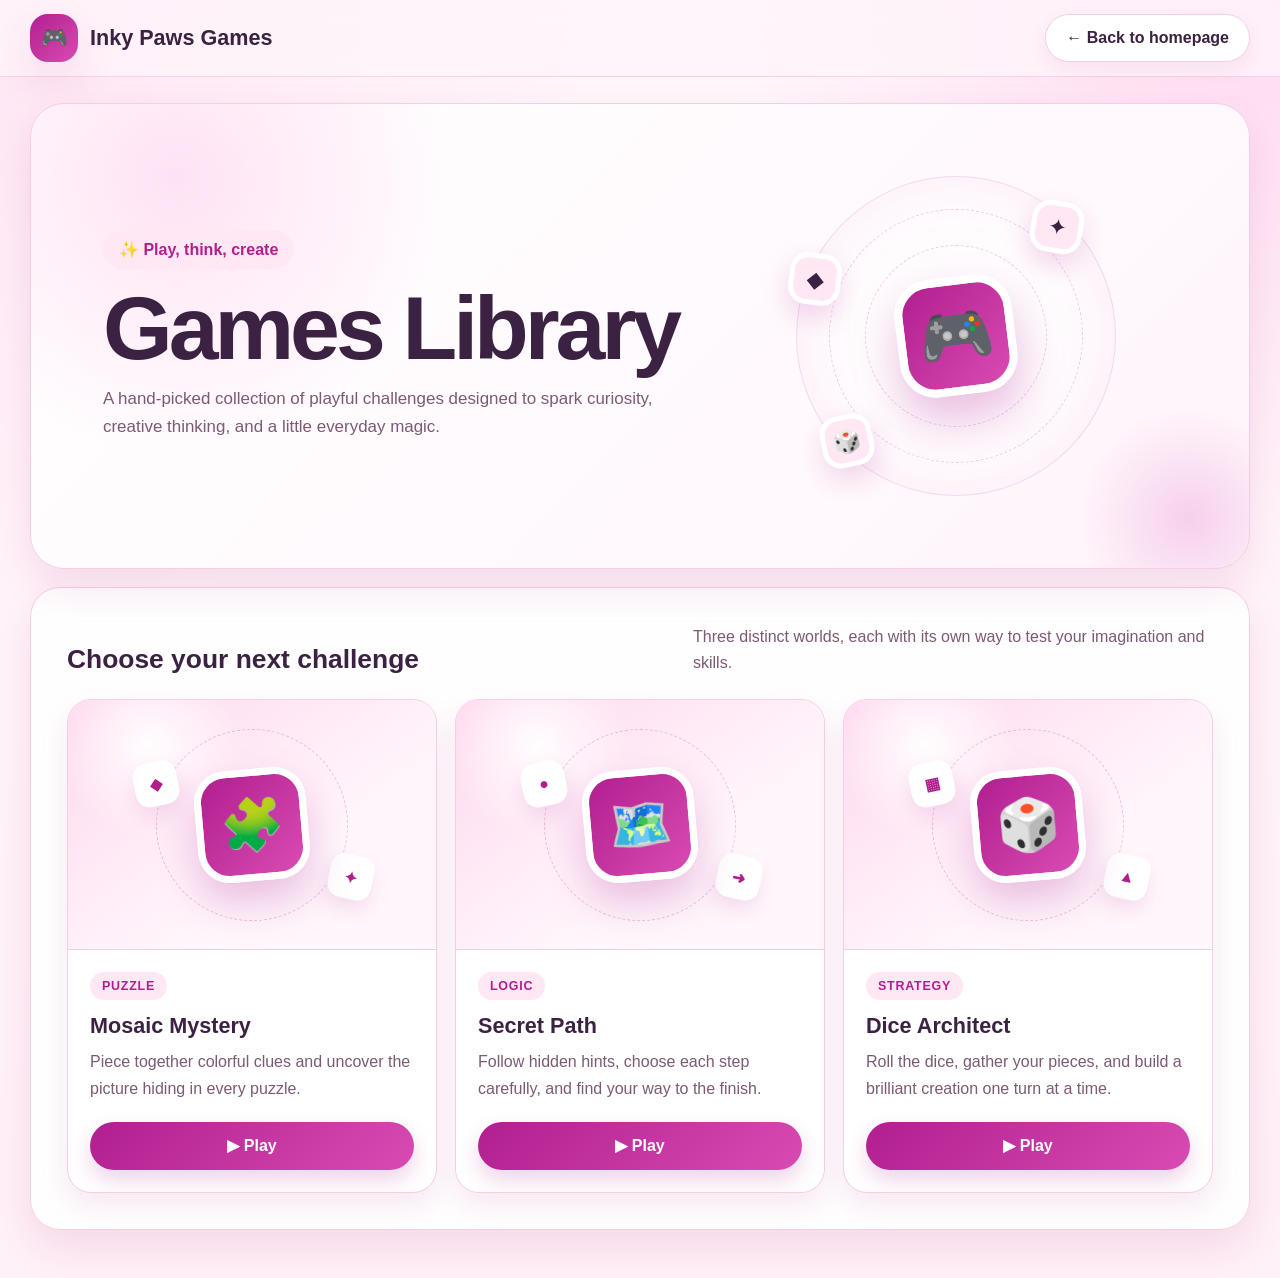
==== games/index.html @ 728c5dc4 "Add Games Library and first Mosaic Mystery game" ====
<!DOCTYPE html>
<html lang="en">
<head>
  <meta charset="UTF-8" />
  <meta name="viewport" content="width=device-width, initial-scale=1.0" />
  <meta name="description" content="Explore playful games from Inky Paws." />
  <title>Games | Inky Paws</title>
  <style>
    :root {
      --bg-1: #fff7fb;
      --bg-2: #fff1f7;
      --surface: #ffffff;
      --surface-soft: #fff7fb;
      --text: #3b2142;
      --muted: #7a5a74;
      --accent: #b11f8f;
      --accent-2: #d94bb3;
      --accent-soft: #ffd8ef;
      --chip: #ffe7f3;
      --border: #f3cfe3;
      --shadow: 0 18px 40px rgba(177, 31, 143, 0.12);
      --radius-xl: 30px;
      --radius-lg: 24px;
      --radius-pill: 999px;
    }

    * {
      box-sizing: border-box;
    }

    html {
      scroll-behavior: smooth;
    }

    body {
      min-height: 100vh;
      margin: 0;
      font-family: "Comic Sans MS", "Comic Sans", "Trebuchet MS", Arial, sans-serif;
      color: var(--text);
      background:
        radial-gradient(circle at top left, #ffe5f4 0%, transparent 34%),
        radial-gradient(circle at top right, #ffd9f0 0%, transparent 30%),
        linear-gradient(180deg, var(--bg-1) 0%, var(--bg-2) 100%);
    }

    a {
      color: inherit;
      text-decoration: none;
    }

    .container {
      width: min(1220px, calc(100% - 28px));
      margin: 0 auto;
    }

    .topbar {
      position: sticky;
      top: 0;
      z-index: 10;
      border-bottom: 1px solid rgba(243, 207, 227, 0.9);
      background: rgba(255, 245, 251, 0.82);
      backdrop-filter: blur(12px);
    }

    .topbar-inner {
      min-height: 76px;
      display: flex;
      align-items: center;
      justify-content: space-between;
      gap: 18px;
      padding: 12px 0;
    }

    .brand {
      display: inline-flex;
      align-items: center;
      gap: 12px;
      font-size: 1.35rem;
      font-weight: 700;
    }

    .brand-badge {
      width: 48px;
      height: 48px;
      display: grid;
      place-items: center;
      border-radius: 18px;
      color: white;
      background: linear-gradient(135deg, var(--accent), var(--accent-2));
      box-shadow: var(--shadow);
    }

    .home-link,
    .play-button {
      min-height: 48px;
      display: inline-flex;
      align-items: center;
      justify-content: center;
      gap: 8px;
      padding: 12px 20px;
      border-radius: var(--radius-pill);
      font-weight: 700;
      transition: transform 0.16s ease, box-shadow 0.16s ease;
    }

    .home-link {
      border: 1px solid var(--border);
      background: var(--surface);
      box-shadow: 0 8px 20px rgba(177, 31, 143, 0.08);
    }

    .home-link:hover,
    .home-link:focus-visible,
    .play-button:hover,
    .play-button:focus-visible {
      transform: translateY(-2px);
      box-shadow: 0 12px 26px rgba(177, 31, 143, 0.18);
    }

    .home-link:focus-visible,
    .play-button:focus-visible {
      outline: 3px solid var(--accent-soft);
      outline-offset: 3px;
    }

    main {
      padding: 26px 0 48px;
    }

    .hero {
      position: relative;
      overflow: hidden;
      min-height: 430px;
      display: grid;
      grid-template-columns: 1.15fr 0.85fr;
      align-items: center;
      gap: 32px;
      padding: clamp(34px, 6vw, 72px);
      border: 1px solid var(--border);
      border-radius: 34px;
      background:
        radial-gradient(circle at 12% 16%, #ffe2f4 0%, transparent 24%),
        linear-gradient(135deg, #ffffff 0%, #fff5fb 100%);
      box-shadow: var(--shadow);
    }

    .hero::after {
      content: "";
      position: absolute;
      right: -50px;
      bottom: -60px;
      width: 220px;
      height: 220px;
      border-radius: 50%;
      background: radial-gradient(circle, rgba(217, 75, 179, 0.22), transparent 72%);
      pointer-events: none;
    }

    .hero-copy {
      position: relative;
      z-index: 2;
    }

    .hero-kicker {
      display: inline-flex;
      padding: 10px 16px;
      border-radius: var(--radius-pill);
      color: var(--accent);
      background: var(--chip);
      font-weight: 700;
    }

    h1 {
      margin: 16px 0 12px;
      max-width: 760px;
      font-size: clamp(3rem, 7vw, 5.7rem);
      line-height: 0.98;
      letter-spacing: -0.045em;
    }

    .hero p {
      max-width: 720px;
      margin: 0;
      color: var(--muted);
      font-size: 1.06rem;
      line-height: 1.7;
    }

    .hero-art {
      position: relative;
      z-index: 1;
      min-height: 290px;
      display: grid;
      place-items: center;
    }

    .hero-orbit {
      width: min(100%, 320px);
      aspect-ratio: 1;
      position: relative;
      display: grid;
      place-items: center;
      border: 1px solid rgba(177, 31, 143, 0.16);
      border-radius: 50%;
      background: rgba(255, 255, 255, 0.52);
      box-shadow: inset 0 0 60px rgba(217, 75, 179, 0.09);
      animation: float 5s ease-in-out infinite;
    }

    .hero-orbit::before,
    .hero-orbit::after {
      content: "";
      position: absolute;
      border: 1px dashed rgba(177, 31, 143, 0.22);
      border-radius: 50%;
    }

    .hero-orbit::before { inset: 32px; }
    .hero-orbit::after { inset: 68px; }

    .hero-symbol {
      position: relative;
      z-index: 2;
      width: 118px;
      height: 118px;
      display: grid;
      place-items: center;
      border: 8px solid white;
      border-radius: 36px;
      color: white;
      background: linear-gradient(135deg, var(--accent), var(--accent-2));
      box-shadow: 0 24px 46px rgba(177, 31, 143, 0.28);
      font-size: 3.8rem;
      transform: rotate(-7deg);
    }

    .orbit-dot {
      position: absolute;
      display: grid;
      place-items: center;
      width: 52px;
      height: 52px;
      border: 5px solid white;
      border-radius: 18px;
      background: var(--chip);
      box-shadow: 0 12px 26px rgba(177, 31, 143, 0.16);
      font-size: 1.4rem;
    }

    .orbit-dot.one { top: 24px; right: 32px; transform: rotate(10deg); }
    .orbit-dot.two { bottom: 28px; left: 24px; transform: rotate(-12deg); }
    .orbit-dot.three { top: 76px; left: -8px; transform: rotate(7deg); }

    @keyframes float {
      0%, 100% { transform: translateY(0); }
      50% { transform: translateY(-10px); }
    }

    .games-section {
      margin-top: 18px;
      padding: clamp(22px, 4vw, 36px);
      border: 1px solid var(--border);
      border-radius: var(--radius-xl);
      background: rgba(255, 255, 255, 0.92);
      box-shadow: var(--shadow);
    }

    .section-heading {
      margin: 0;
      font-size: 1.65rem;
    }

    .section-intro {
      display: flex;
      align-items: end;
      justify-content: space-between;
      gap: 20px;
      margin-bottom: 24px;
    }

    .section-intro p {
      max-width: 520px;
      margin: 0;
      color: var(--muted);
      line-height: 1.6;
    }

    .game-grid {
      display: grid;
      grid-template-columns: repeat(3, minmax(0, 1fr));
      gap: 18px;
    }

    .game-card {
      position: relative;
      overflow: hidden;
      display: flex;
      flex-direction: column;
      border: 1px solid var(--border);
      border-radius: var(--radius-lg);
      background: var(--surface);
      box-shadow: 0 12px 28px rgba(177, 31, 143, 0.1);
      transition: transform 0.28s ease, box-shadow 0.28s ease, border-color 0.28s ease;
    }

    .game-card:hover {
      transform: translateY(-8px);
      border-color: rgba(177, 31, 143, 0.28);
      box-shadow: 0 24px 46px rgba(177, 31, 143, 0.18);
    }

    .game-illustration {
      min-height: 250px;
      position: relative;
      overflow: hidden;
      display: grid;
      place-items: center;
      padding: 24px;
      background:
        radial-gradient(circle at 22% 18%, rgba(255, 255, 255, 0.95), transparent 26%),
        linear-gradient(145deg, var(--accent-soft), #fff7fc 66%);
      border-bottom: 1px solid var(--border);
    }

    .game-illustration::before {
      content: "";
      position: absolute;
      width: 190px;
      height: 190px;
      border: 1px dashed rgba(177, 31, 143, 0.24);
      border-radius: 50%;
      transition: transform 0.55s ease;
    }

    .game-card:hover .game-illustration::before {
      transform: rotate(24deg) scale(1.08);
    }

    .art-tile {
      position: relative;
      z-index: 2;
      width: 112px;
      height: 112px;
      display: grid;
      place-items: center;
      border: 7px solid white;
      border-radius: 32px;
      color: white;
      background: linear-gradient(135deg, var(--accent), var(--accent-2));
      box-shadow: 0 22px 40px rgba(177, 31, 143, 0.25);
      font-size: 3.2rem;
      transform: rotate(-5deg);
      transition: transform 0.35s ease;
    }

    .game-card:hover .art-tile {
      transform: rotate(0deg) scale(1.06);
    }

    .art-piece {
      position: absolute;
      z-index: 1;
      width: 44px;
      height: 44px;
      display: grid;
      place-items: center;
      border: 4px solid white;
      border-radius: 14px;
      color: var(--accent);
      background: white;
      box-shadow: 0 10px 20px rgba(177, 31, 143, 0.13);
      font-weight: 700;
      transition: transform 0.35s ease;
    }

    .art-piece.left { left: 18%; top: 25%; transform: rotate(-12deg); }
    .art-piece.right { right: 17%; bottom: 20%; transform: rotate(12deg); }

    .game-card:hover .art-piece.left { transform: translate(-4px, -4px) rotate(-18deg); }
    .game-card:hover .art-piece.right { transform: translate(4px, 4px) rotate(18deg); }

    .category {
      display: inline-flex;
      align-items: center;
      padding: 7px 12px;
      margin-bottom: 13px;
      border-radius: var(--radius-pill);
      color: var(--accent);
      background: var(--chip);
      font-size: 0.78rem;
      font-weight: 700;
      letter-spacing: 0.06em;
      text-transform: uppercase;
    }

    .game-content {
      flex: 1;
      display: flex;
      flex-direction: column;
      align-items: flex-start;
      padding: 22px;
    }

    .game-content h2 {
      margin: 0 0 10px;
      font-size: 1.35rem;
    }

    .game-content p {
      margin: 0 0 20px;
      color: var(--muted);
      line-height: 1.65;
    }

    .play-button {
      width: 100%;
      margin-top: auto;
      color: white;
      background: linear-gradient(135deg, var(--accent), var(--accent-2));
      box-shadow: 0 10px 22px rgba(177, 31, 143, 0.2);
    }

    @media (max-width: 900px) {
      .hero {
        grid-template-columns: 1fr;
      }

      .hero-art {
        min-height: 250px;
      }

      .game-grid {
        grid-template-columns: repeat(2, minmax(0, 1fr));
      }
    }

    @media (max-width: 640px) {
      .topbar-inner {
        align-items: stretch;
        flex-direction: column;
      }

      .home-link {
        width: 100%;
      }

      .hero,
      .games-section {
        padding: 22px;
        border-radius: 26px;
      }

      .hero-art {
        display: none;
      }

      .hero {
        min-height: 360px;
      }

      .section-intro {
        align-items: flex-start;
        flex-direction: column;
      }

      .game-grid {
        grid-template-columns: 1fr;
      }
    }

    @media (prefers-reduced-motion: reduce) {
      *, *::before, *::after {
        scroll-behavior: auto !important;
        animation-duration: 0.01ms !important;
        animation-iteration-count: 1 !important;
        transition-duration: 0.01ms !important;
      }
    }
  </style>
</head>
<body>
  <header class="topbar">
    <div class="container topbar-inner">
      <div class="brand">
        <span class="brand-badge" aria-hidden="true">🎮</span>
        <span>Inky Paws Games</span>
      </div>
      <a class="home-link" href="../index.html">← Back to homepage</a>
    </div>
  </header>

  <main>
    <div class="container">
      <section class="hero" aria-labelledby="page-title">
        <div class="hero-copy">
          <span class="hero-kicker">✨ Play, think, create</span>
          <h1 id="page-title">Games Library</h1>
          <p>A hand-picked collection of playful challenges designed to spark curiosity, creative thinking, and a little everyday magic.</p>
        </div>
        <div class="hero-art" aria-hidden="true">
          <div class="hero-orbit">
            <div class="hero-symbol">🎮</div>
            <span class="orbit-dot one">✦</span>
            <span class="orbit-dot two">🎲</span>
            <span class="orbit-dot three">◆</span>
          </div>
        </div>
      </section>

      <section class="games-section" aria-labelledby="games-heading">
        <div class="section-intro">
          <h2 class="section-heading" id="games-heading">Choose your next challenge</h2>
          <p>Three distinct worlds, each with its own way to test your imagination and skills.</p>
        </div>

        <div class="game-grid">
          <article class="game-card">
            <div class="game-illustration" role="img" aria-label="Abstract puzzle illustration for Mosaic Mystery">
              <span class="art-piece left">◆</span>
              <span class="art-tile">🧩</span>
              <span class="art-piece right">✦</span>
            </div>
            <div class="game-content">
              <span class="category">Puzzle</span>
              <h2>Mosaic Mystery</h2>
              <p>Piece together colorful clues and uncover the picture hiding in every puzzle.</p>
              <a class="play-button" href="mosaic-mystery/index.html" aria-label="Play Mosaic Mystery">▶ Play</a>
            </div>
          </article>

          <article class="game-card">
            <div class="game-illustration" role="img" aria-label="Abstract route illustration for Secret Path">
              <span class="art-piece left">●</span>
              <span class="art-tile">🗺️</span>
              <span class="art-piece right">➜</span>
            </div>
            <div class="game-content">
              <span class="category">Logic</span>
              <h2>Secret Path</h2>
              <p>Follow hidden hints, choose each step carefully, and find your way to the finish.</p>
              <a class="play-button" href="#" aria-label="Play Secret Path">▶ Play</a>
            </div>
          </article>

          <article class="game-card">
            <div class="game-illustration" role="img" aria-label="Abstract building illustration for Dice Architect">
              <span class="art-piece left">▦</span>
              <span class="art-tile">🎲</span>
              <span class="art-piece right">▲</span>
            </div>
            <div class="game-content">
              <span class="category">Strategy</span>
              <h2>Dice Architect</h2>
              <p>Roll the dice, gather your pieces, and build a brilliant creation one turn at a time.</p>
              <a class="play-button" href="#" aria-label="Play Dice Architect">▶ Play</a>
            </div>
          </article>
        </div>
      </section>
    </div>
  </main>
</body>
</html>
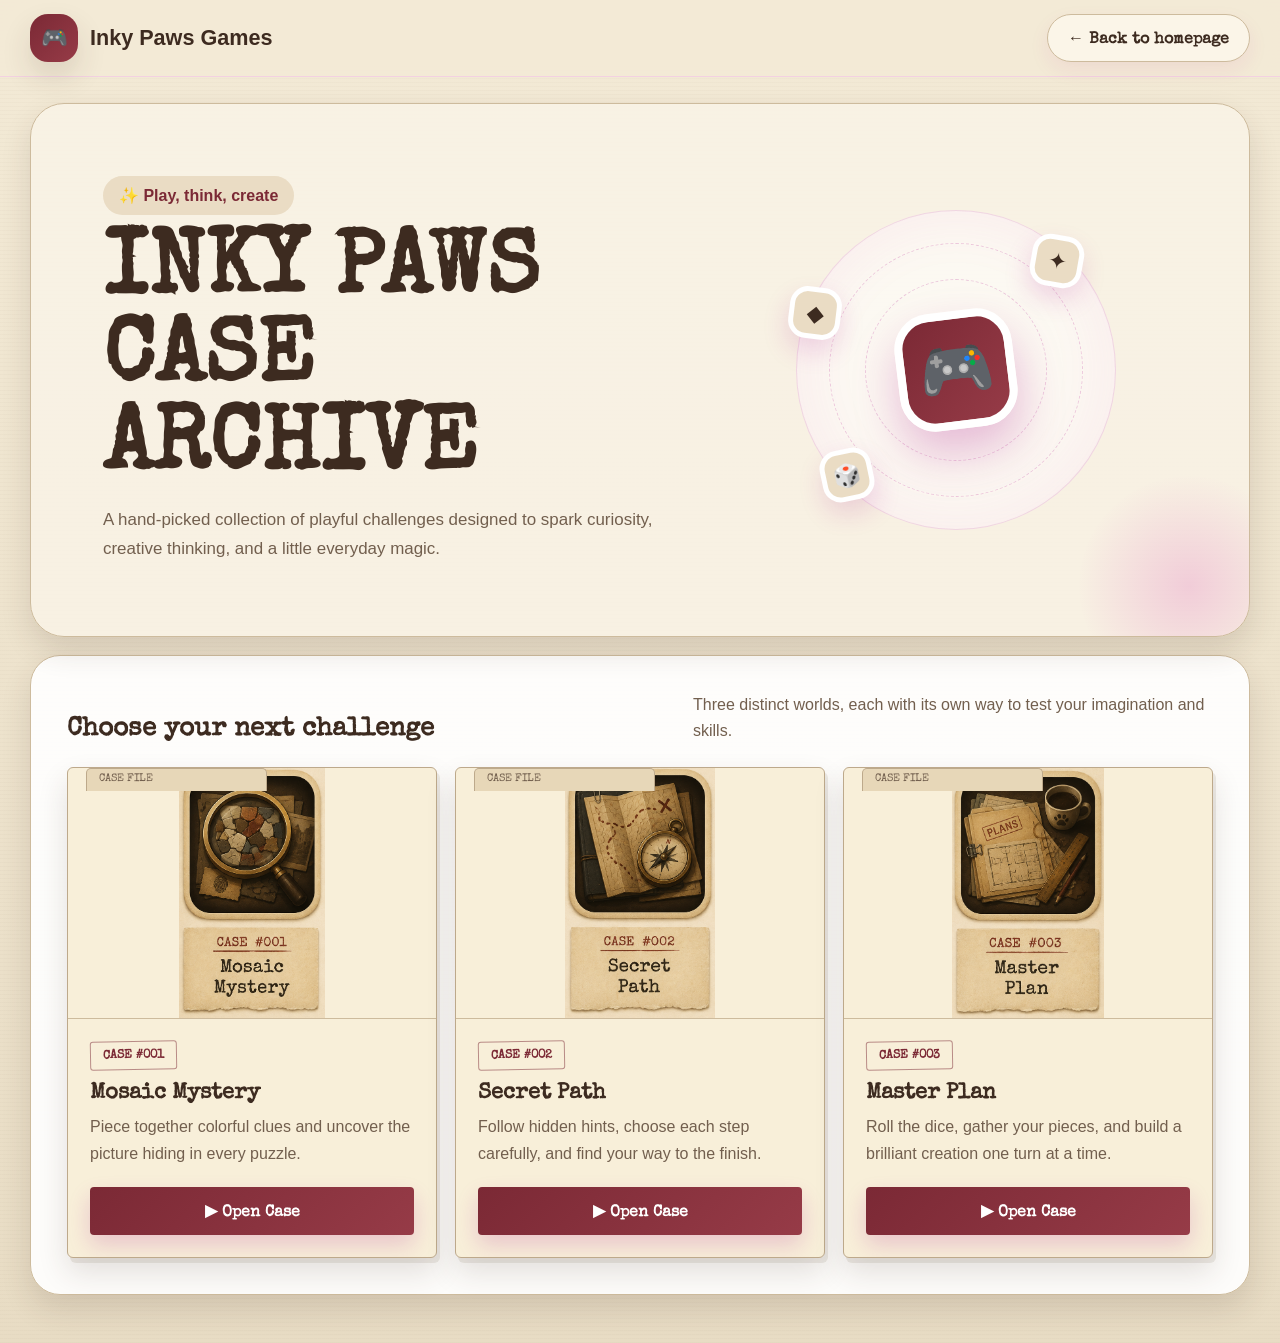
==== commit 23266fbb: "Update game icons and rename Master Plan" ====
--- a/games/index.html
+++ b/games/index.html
@@ -5,6 +5,9 @@
   <meta name="viewport" content="width=device-width, initial-scale=1.0" />
   <meta name="description" content="Explore playful games from Inky Paws." />
   <title>Games | Inky Paws</title>
+  <link rel="preconnect" href="https://fonts.googleapis.com" />
+  <link rel="preconnect" href="https://fonts.gstatic.com" crossorigin />
+  <link href="https://fonts.googleapis.com/css2?family=Special+Elite&display=swap" rel="stylesheet" />
   <style>
     :root {
       --bg-1: #fff7fb;
@@ -173,6 +176,7 @@
     h1 {
       margin: 16px 0 12px;
       max-width: 760px;
+      font-family: "Special Elite", cursive;
       font-size: clamp(3rem, 7vw, 5.7rem);
       line-height: 0.98;
       letter-spacing: -0.045em;
@@ -313,71 +317,16 @@
       min-height: 250px;
       position: relative;
       overflow: hidden;
-      display: grid;
-      place-items: center;
-      padding: 24px;
-      background:
-        radial-gradient(circle at 22% 18%, rgba(255, 255, 255, 0.95), transparent 26%),
-        linear-gradient(145deg, var(--accent-soft), #fff7fc 66%);
       border-bottom: 1px solid var(--border);
     }
 
-    .game-illustration::before {
-      content: "";
-      position: absolute;
-      width: 190px;
-      height: 190px;
-      border: 1px dashed rgba(177, 31, 143, 0.24);
-      border-radius: 50%;
-      transition: transform 0.55s ease;
-    }
-
-    .game-card:hover .game-illustration::before {
-      transform: rotate(24deg) scale(1.08);
-    }
-
-    .art-tile {
-      position: relative;
-      z-index: 2;
-      width: 112px;
-      height: 112px;
-      display: grid;
-      place-items: center;
-      border: 7px solid white;
-      border-radius: 32px;
-      color: white;
-      background: linear-gradient(135deg, var(--accent), var(--accent-2));
-      box-shadow: 0 22px 40px rgba(177, 31, 143, 0.25);
-      font-size: 3.2rem;
-      transform: rotate(-5deg);
-      transition: transform 0.35s ease;
-    }
-
-    .game-card:hover .art-tile {
-      transform: rotate(0deg) scale(1.06);
-    }
-
-    .art-piece {
-      position: absolute;
-      z-index: 1;
-      width: 44px;
-      height: 44px;
-      display: grid;
-      place-items: center;
-      border: 4px solid white;
-      border-radius: 14px;
-      color: var(--accent);
-      background: white;
-      box-shadow: 0 10px 20px rgba(177, 31, 143, 0.13);
-      font-weight: 700;
-      transition: transform 0.35s ease;
-    }
-
-    .art-piece.left { left: 18%; top: 25%; transform: rotate(-12deg); }
-    .art-piece.right { right: 17%; bottom: 20%; transform: rotate(12deg); }
-
-    .game-card:hover .art-piece.left { transform: translate(-4px, -4px) rotate(-18deg); }
-    .game-card:hover .art-piece.right { transform: translate(4px, 4px) rotate(18deg); }
+    .game-cover {
+      width: 100%;
+      height: 250px;
+      display: block;
+      object-fit: contain;
+      image-rendering: auto;
+    }
 
     .category {
       display: inline-flex;
@@ -403,6 +352,7 @@
 
     .game-content h2 {
       margin: 0 0 10px;
+      font-family: "Special Elite", cursive;
       font-size: 1.35rem;
     }
 
@@ -411,6 +361,78 @@
       color: var(--muted);
       line-height: 1.65;
     }
+
+    /* Detective case archive theme. */
+    :root {
+      --bg-1: #f3ead6;
+      --bg-2: #e8dcc4;
+      --surface: #fbf5e8;
+      --surface-soft: #f4ead6;
+      --text: #3d2b20;
+      --muted: #725f4e;
+      --accent: #7b2935;
+      --accent-2: #963b47;
+      --accent-soft: #ddc2b8;
+      --chip: #eadcc4;
+      --border: #cdbb9d;
+      --shadow: 0 14px 30px rgba(61, 43, 32, 0.14);
+    }
+
+    body {
+      background-color: var(--bg-1);
+      background-image:
+        repeating-linear-gradient(0deg, rgba(86, 62, 42, 0.025) 0, rgba(86, 62, 42, 0.025) 1px, transparent 1px, transparent 4px),
+        linear-gradient(180deg, var(--bg-1), var(--bg-2));
+    }
+
+    h1,
+    .section-heading,
+    .game-content h2,
+    .category,
+    .home-link,
+    .play-button {
+      font-family: "Special Elite", cursive;
+      letter-spacing: 0;
+    }
+
+    .topbar { background: rgba(243, 234, 214, 0.92); }
+    .hero { background: rgba(251, 245, 232, 0.82); }
+    .hero::before { border-color: rgba(123, 41, 53, 0.18); }
+
+    .game-card {
+      border-color: #bda98b;
+      border-radius: 6px;
+      background: #f8efd9;
+      box-shadow: 3px 5px 0 rgba(91, 67, 45, 0.1), var(--shadow);
+    }
+
+    .game-card::before {
+      content: "CASE FILE";
+      width: 42%;
+      height: 18px;
+      position: absolute;
+      z-index: 2;
+      top: 0;
+      left: 18px;
+      padding: 4px 12px 0;
+      border: 1px solid #bda98b;
+      border-bottom: 0;
+      border-radius: 5px 5px 0 0;
+      color: var(--muted);
+      background: #e7d7b8;
+      font-family: "Special Elite", cursive;
+      font-size: 0.7rem;
+    }
+
+    .category {
+      border: 1px solid rgba(123, 41, 53, 0.5);
+      border-radius: 3px;
+      color: var(--accent);
+      background: transparent;
+      transform: rotate(-1deg);
+    }
+
+    .play-button { border-radius: 4px; }
 
     .play-button {
       width: 100%;
@@ -494,7 +516,7 @@
       <section class="hero" aria-labelledby="page-title">
         <div class="hero-copy">
           <span class="hero-kicker">✨ Play, think, create</span>
-          <h1 id="page-title">Games Library</h1>
+          <h1 id="page-title">INKY PAWS<br />CASE ARCHIVE</h1>
           <p>A hand-picked collection of playful challenges designed to spark curiosity, creative thinking, and a little everyday magic.</p>
         </div>
         <div class="hero-art" aria-hidden="true">
@@ -515,44 +537,38 @@
 
         <div class="game-grid">
           <article class="game-card">
-            <div class="game-illustration" role="img" aria-label="Abstract puzzle illustration for Mosaic Mystery">
-              <span class="art-piece left">◆</span>
-              <span class="art-tile">🧩</span>
-              <span class="art-piece right">✦</span>
+            <div class="game-illustration">
+              <img class="game-cover" src="assets/icons/mosaic-mystery-icon.png" alt="Mosaic Mystery icon" />
             </div>
             <div class="game-content">
-              <span class="category">Puzzle</span>
+              <span class="category">CASE #001</span>
               <h2>Mosaic Mystery</h2>
               <p>Piece together colorful clues and uncover the picture hiding in every puzzle.</p>
-              <a class="play-button" href="mosaic-mystery/index.html" aria-label="Play Mosaic Mystery">▶ Play</a>
+              <a class="play-button" href="mosaic-mystery/index.html" aria-label="Open Mosaic Mystery case">▶ Open Case</a>
             </div>
           </article>
 
           <article class="game-card">
-            <div class="game-illustration" role="img" aria-label="Abstract route illustration for Secret Path">
-              <span class="art-piece left">●</span>
-              <span class="art-tile">🗺️</span>
-              <span class="art-piece right">➜</span>
+            <div class="game-illustration">
+              <img class="game-cover" src="assets/icons/secret-path-icon.png" alt="Secret Path icon" />
             </div>
             <div class="game-content">
-              <span class="category">Logic</span>
+              <span class="category">CASE #002</span>
               <h2>Secret Path</h2>
               <p>Follow hidden hints, choose each step carefully, and find your way to the finish.</p>
-              <a class="play-button" href="#" aria-label="Play Secret Path">▶ Play</a>
+              <a class="play-button" href="secret-path/index.html" aria-label="Open Secret Path case">▶ Open Case</a>
             </div>
           </article>
 
           <article class="game-card">
-            <div class="game-illustration" role="img" aria-label="Abstract building illustration for Dice Architect">
-              <span class="art-piece left">▦</span>
-              <span class="art-tile">🎲</span>
-              <span class="art-piece right">▲</span>
+            <div class="game-illustration">
+              <img class="game-cover" src="assets/icons/master-plan-icon.png" alt="Master Plan icon" />
             </div>
             <div class="game-content">
-              <span class="category">Strategy</span>
-              <h2>Dice Architect</h2>
+              <span class="category">CASE #003</span>
+              <h2>Master Plan</h2>
               <p>Roll the dice, gather your pieces, and build a brilliant creation one turn at a time.</p>
-              <a class="play-button" href="#" aria-label="Play Dice Architect">▶ Play</a>
+              <a class="play-button" href="dice-architect/index.html" aria-label="Open Master Plan case">▶ Open Case</a>
             </div>
           </article>
         </div>
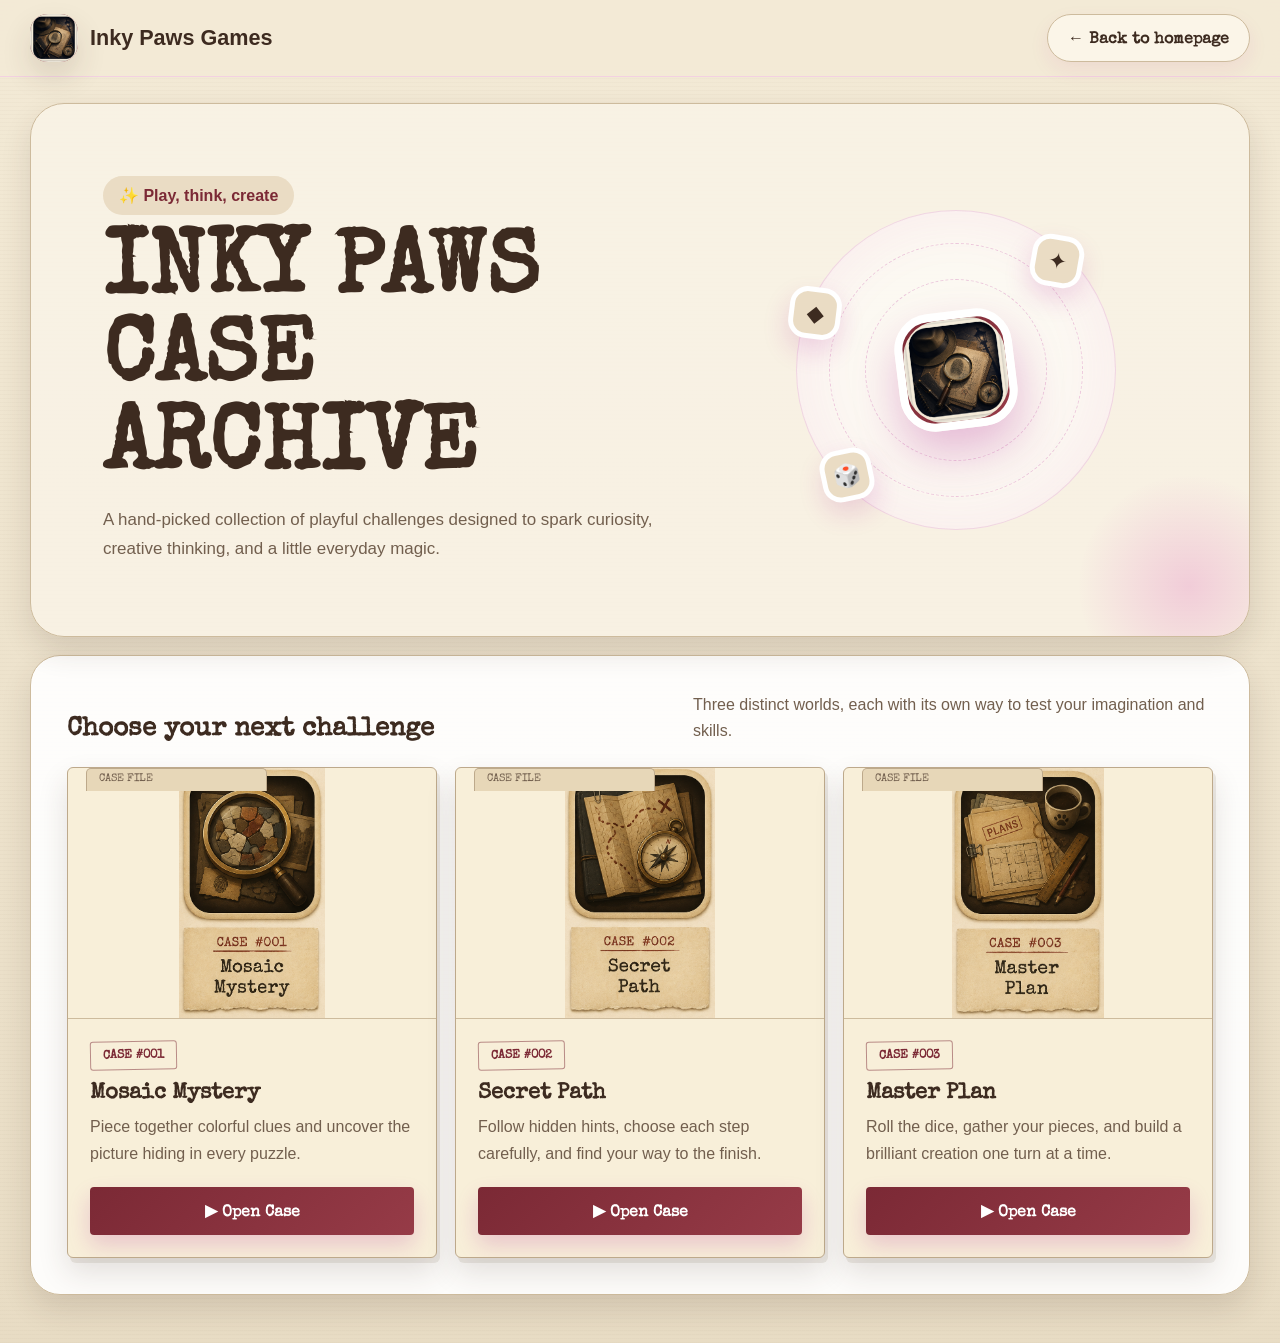
==== commit 79ce4203: "Update detective theme and icons" ====
--- a/games/index.html
+++ b/games/index.html
@@ -93,6 +93,14 @@
       box-shadow: var(--shadow);
     }
 
+    .brand-badge img {
+      width: 100%;
+      height: 100%;
+      display: block;
+      border-radius: inherit;
+      object-fit: contain;
+    }
+
     .home-link,
     .play-button {
       min-height: 48px;
@@ -236,6 +244,14 @@
       box-shadow: 0 24px 46px rgba(177, 31, 143, 0.28);
       font-size: 3.8rem;
       transform: rotate(-7deg);
+    }
+
+    .hero-symbol img {
+      width: 100%;
+      height: 100%;
+      display: block;
+      border-radius: inherit;
+      object-fit: contain;
     }
 
     .orbit-dot {
@@ -504,7 +520,7 @@
   <header class="topbar">
     <div class="container topbar-inner">
       <div class="brand">
-        <span class="brand-badge" aria-hidden="true">🎮</span>
+        <span class="brand-badge" aria-hidden="true"><img src="assets/icons/detective-icon.png" alt="" /></span>
         <span>Inky Paws Games</span>
       </div>
       <a class="home-link" href="../index.html">← Back to homepage</a>
@@ -521,7 +537,7 @@
         </div>
         <div class="hero-art" aria-hidden="true">
           <div class="hero-orbit">
-            <div class="hero-symbol">🎮</div>
+            <div class="hero-symbol"><img src="assets/icons/detective-icon.png" alt="" /></div>
             <span class="orbit-dot one">✦</span>
             <span class="orbit-dot two">🎲</span>
             <span class="orbit-dot three">◆</span>
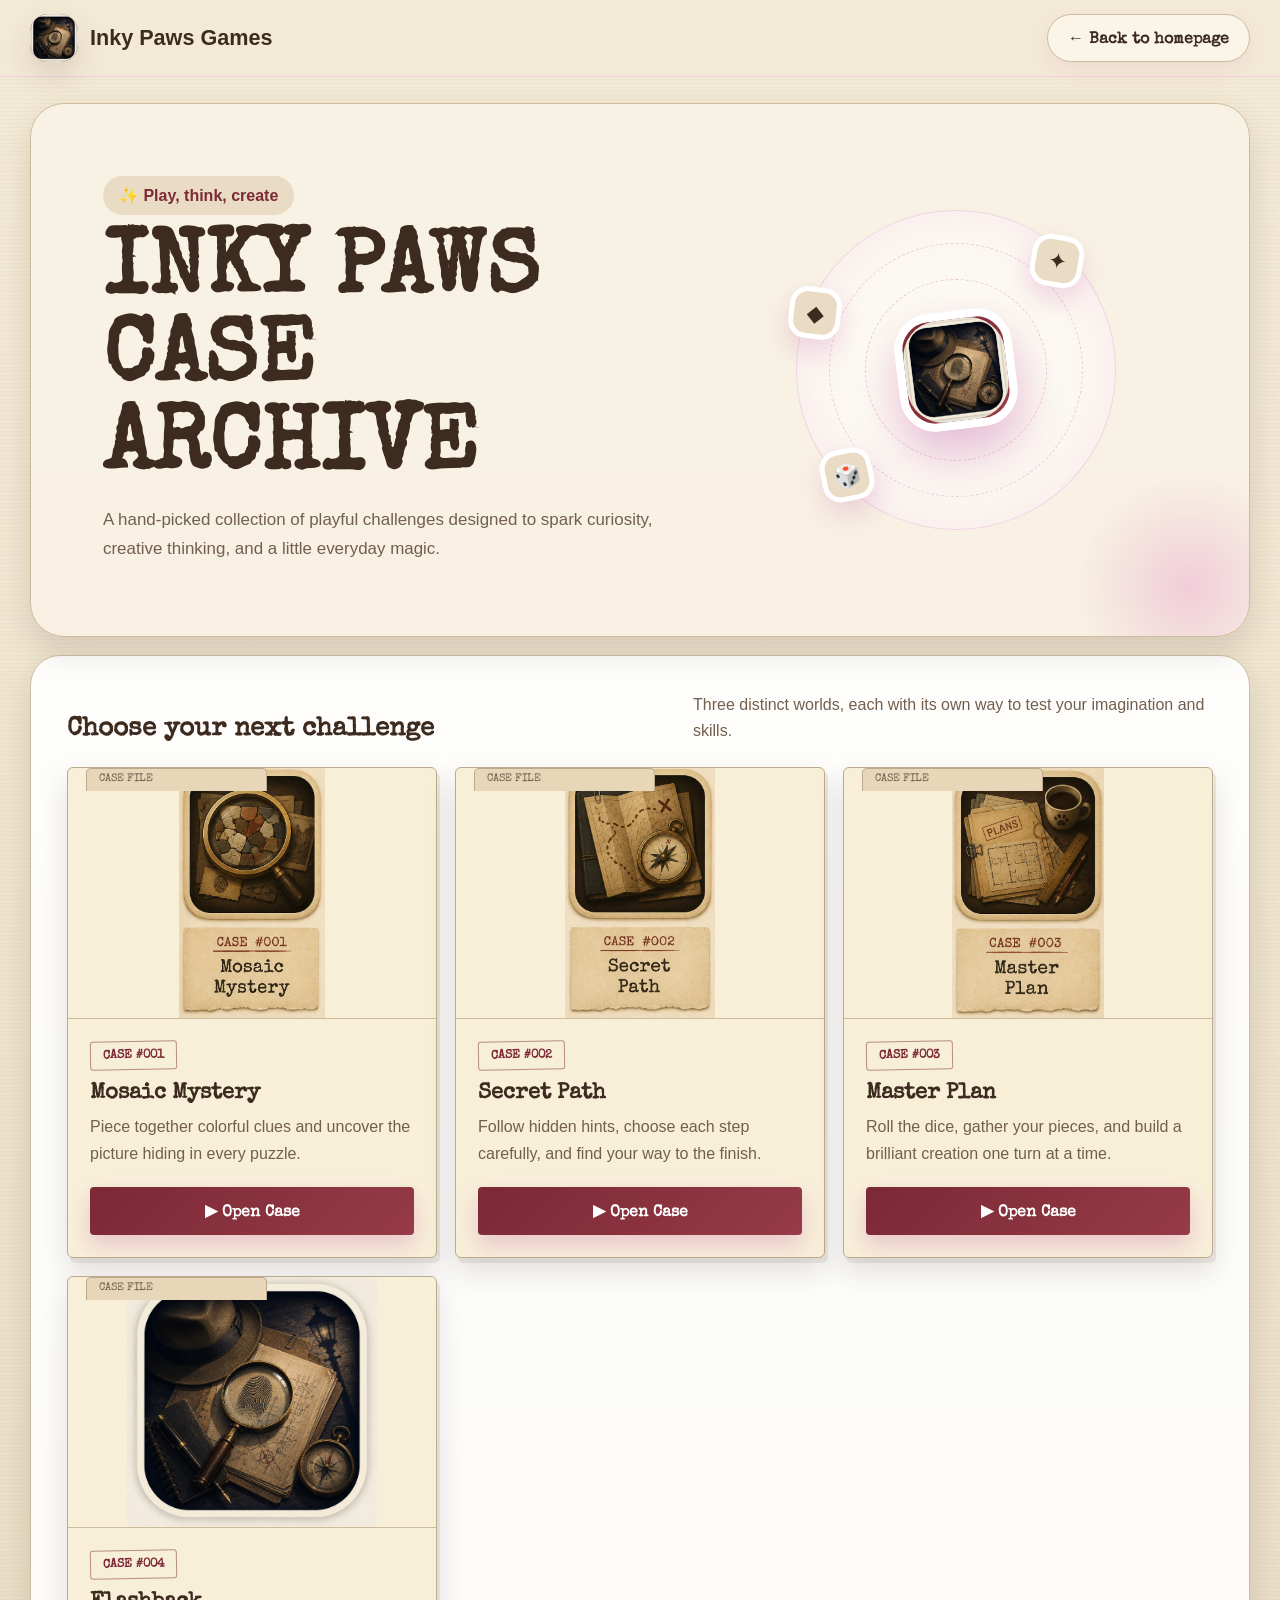
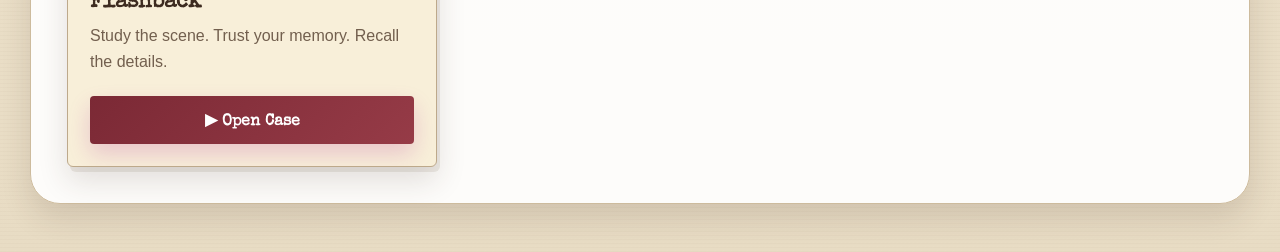
==== commit a43d8400: "Add Flashback to Games Library" ====
--- a/games/index.html
+++ b/games/index.html
@@ -587,6 +587,18 @@
               <a class="play-button" href="dice-architect/index.html" aria-label="Open Master Plan case">▶ Open Case</a>
             </div>
           </article>
+
+          <article class="game-card">
+            <div class="game-illustration">
+              <img class="game-cover" src="assets/icons/detective-icon.png" alt="Flashback icon" />
+            </div>
+            <div class="game-content">
+              <span class="category">CASE #004</span>
+              <h2>Flashback</h2>
+              <p>Study the scene. Trust your memory. Recall the details.</p>
+              <a class="play-button" href="flashback/index.html" aria-label="Open Flashback case">▶ Open Case</a>
+            </div>
+          </article>
         </div>
       </section>
     </div>
